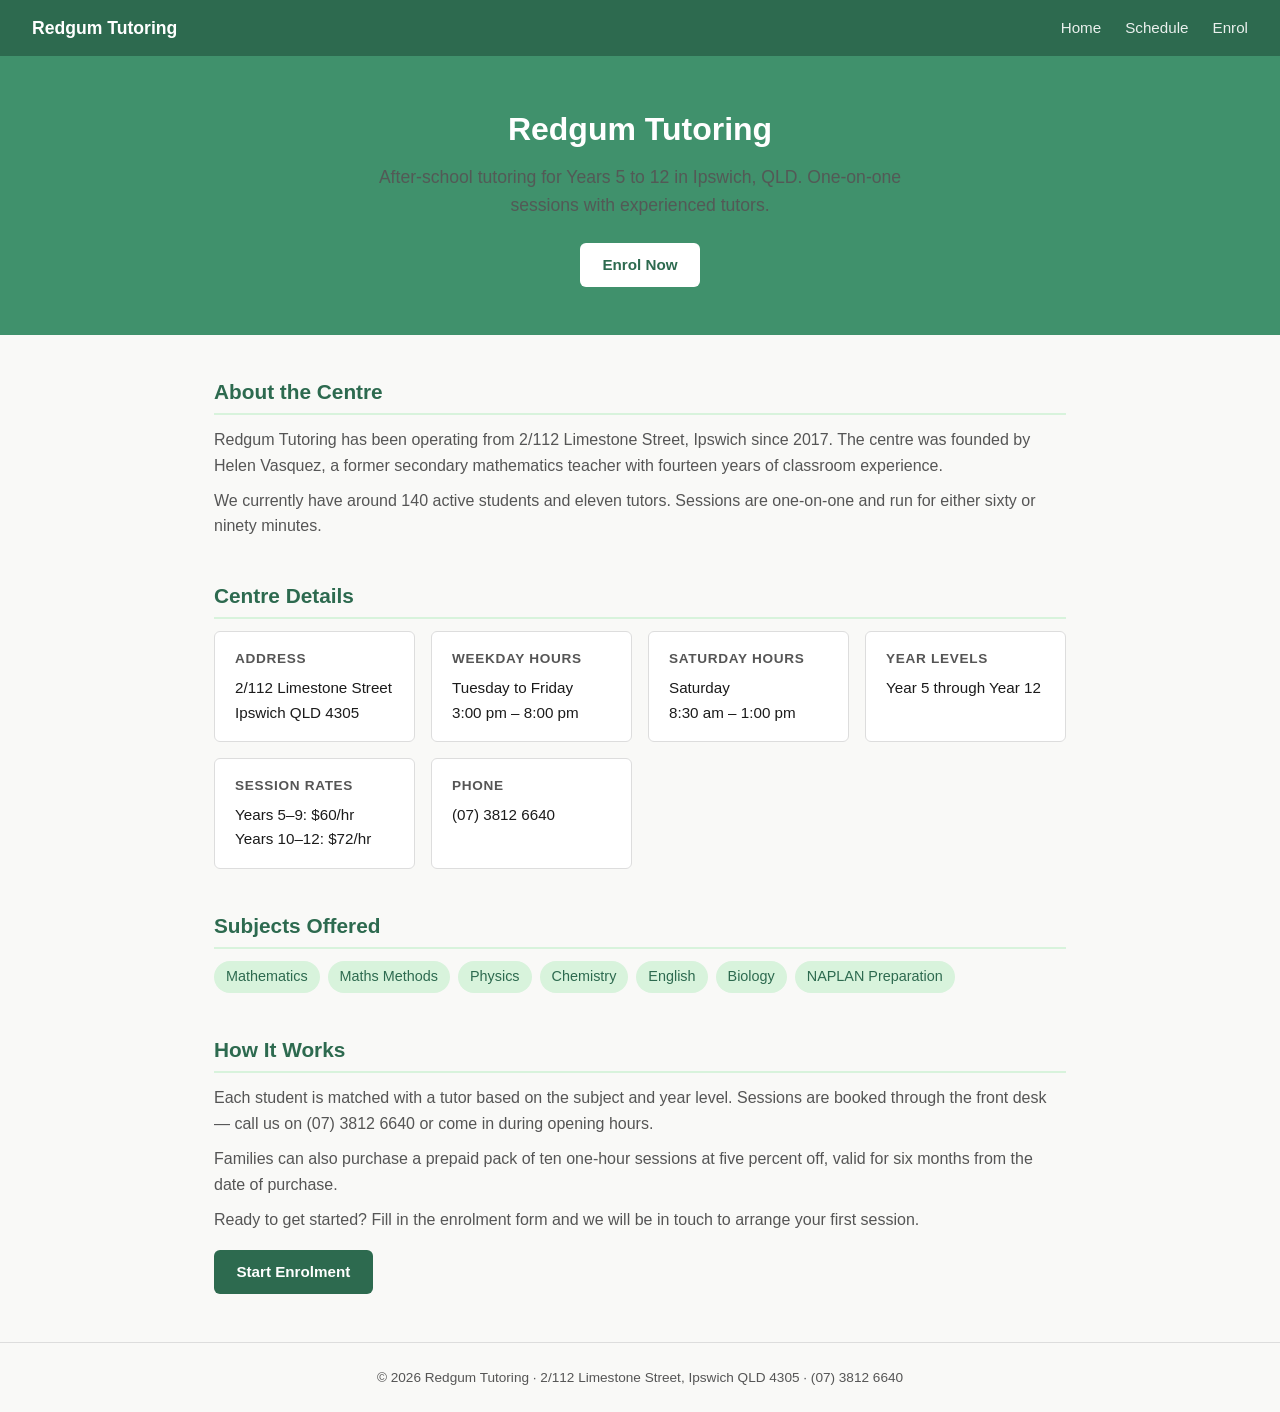
==== index.html @ ab32dd0f "feat: add homepage with centre info, hours, and subjects" ====
<!DOCTYPE html>
<html lang="en">
<head>
  <meta charset="UTF-8">
  <meta name="viewport" content="width=device-width, initial-scale=1.0">
  <title>Redgum Tutoring</title>
  <link rel="stylesheet" href="style.css">
</head>
<body>

<nav>
  <a class="brand" href="index.html">Redgum Tutoring</a>
  <ul>
    <li><a href="index.html">Home</a></li>
    <li><a href="schedule.html">Schedule</a></li>
    <li><a href="enrol.html">Enrol</a></li>
  </ul>
</nav>

<div class="hero">
  <h1>Redgum Tutoring</h1>
  <p>After-school tutoring for Years 5 to 12 in Ipswich, QLD. One-on-one sessions with experienced tutors.</p>
  <a class="btn" href="enrol.html">Enrol Now</a>
</div>

<main>

  <section>
    <h2>About the Centre</h2>
    <p>Redgum Tutoring has been operating from 2/112 Limestone Street, Ipswich since 2017. The centre was founded by Helen Vasquez, a former secondary mathematics teacher with fourteen years of classroom experience.</p>
    <p>We currently have around 140 active students and eleven tutors. Sessions are one-on-one and run for either sixty or ninety minutes.</p>
  </section>

  <section>
    <h2>Centre Details</h2>
    <div class="info-grid">
      <div class="info-card">
        <h3>Address</h3>
        <p>2/112 Limestone Street<br>Ipswich QLD 4305</p>
      </div>
      <div class="info-card">
        <h3>Weekday Hours</h3>
        <p>Tuesday to Friday<br>3:00 pm – 8:00 pm</p>
      </div>
      <div class="info-card">
        <h3>Saturday Hours</h3>
        <p>Saturday<br>8:30 am – 1:00 pm</p>
      </div>
      <div class="info-card">
        <h3>Year Levels</h3>
        <p>Year 5 through Year 12</p>
      </div>
      <div class="info-card">
        <h3>Session Rates</h3>
        <p>Years 5–9: $60/hr<br>Years 10–12: $72/hr</p>
      </div>
      <div class="info-card">
        <h3>Phone</h3>
        <p>(07) 3812 6640</p>
      </div>
    </div>
  </section>

  <section>
    <h2>Subjects Offered</h2>
    <div class="subjects">
      <span class="subject-tag">Mathematics</span>
      <span class="subject-tag">Maths Methods</span>
      <span class="subject-tag">Physics</span>
      <span class="subject-tag">Chemistry</span>
      <span class="subject-tag">English</span>
      <span class="subject-tag">Biology</span>
      <span class="subject-tag">NAPLAN Preparation</span>
    </div>
  </section>

  <section>
    <h2>How It Works</h2>
    <p>Each student is matched with a tutor based on the subject and year level. Sessions are booked through the front desk — call us on (07) 3812 6640 or come in during opening hours.</p>
    <p>Families can also purchase a prepaid pack of ten one-hour sessions at five percent off, valid for six months from the date of purchase.</p>
    <p>Ready to get started? Fill in the enrolment form and we will be in touch to arrange your first session.</p>
    <a class="btn" href="enrol.html" style="background:var(--green);color:#fff;margin-top:0.5rem;display:inline-block;">Start Enrolment</a>
  </section>

</main>

<footer>
  &copy; 2026 Redgum Tutoring &middot; 2/112 Limestone Street, Ipswich QLD 4305 &middot; (07) 3812 6640
</footer>

</body>
</html>
---- style.css ----
*, *::before, *::after {
  box-sizing: border-box;
  margin: 0;
  padding: 0;
}

:root {
  --green: #2d6a4f;
  --green-light: #40916c;
  --green-pale: #d8f3dc;
  --text: #1b1b1b;
  --text-muted: #555;
  --bg: #f9f9f7;
  --white: #ffffff;
  --border: #ddd;
  --radius: 6px;
}

body {
  font-family: Arial, sans-serif;
  font-size: 16px;
  line-height: 1.6;
  color: var(--text);
  background: var(--bg);
}

/* ── Navigation ── */
nav {
  background: var(--green);
  padding: 0 2rem;
  display: flex;
  align-items: center;
  justify-content: space-between;
  height: 56px;
}

nav .brand {
  color: var(--white);
  font-size: 1.1rem;
  font-weight: bold;
  text-decoration: none;
}

nav ul {
  list-style: none;
  display: flex;
  gap: 1.5rem;
}

nav ul a {
  color: var(--white);
  text-decoration: none;
  font-size: 0.95rem;
  opacity: 0.9;
}

nav ul a:hover {
  opacity: 1;
  text-decoration: underline;
}

/* ── Hero ── */
.hero {
  background: var(--green-light);
  color: var(--white);
  padding: 3rem 2rem;
  text-align: center;
}

.hero h1 {
  font-size: 2rem;
  margin-bottom: 0.5rem;
}

.hero p {
  font-size: 1.1rem;
  opacity: 0.92;
  max-width: 560px;
  margin: 0 auto 1.5rem;
}

.btn {
  display: inline-block;
  background: var(--white);
  color: var(--green);
  padding: 0.6rem 1.4rem;
  border-radius: var(--radius);
  text-decoration: none;
  font-weight: bold;
  font-size: 0.95rem;
}

.btn:hover {
  background: var(--green-pale);
}

/* ── Main content ── */
main {
  max-width: 900px;
  margin: 2.5rem auto;
  padding: 0 1.5rem;
}

section {
  margin-bottom: 2.5rem;
}

h2 {
  font-size: 1.3rem;
  color: var(--green);
  margin-bottom: 0.75rem;
  padding-bottom: 0.3rem;
  border-bottom: 2px solid var(--green-pale);
}

p {
  color: var(--text-muted);
  margin-bottom: 0.6rem;
}

/* ── Info grid ── */
.info-grid {
  display: grid;
  grid-template-columns: repeat(auto-fit, minmax(200px, 1fr));
  gap: 1rem;
  margin-top: 0.5rem;
}

.info-card {
  background: var(--white);
  border: 1px solid var(--border);
  border-radius: var(--radius);
  padding: 1rem 1.25rem;
}

.info-card h3 {
  font-size: 0.85rem;
  text-transform: uppercase;
  letter-spacing: 0.05em;
  color: var(--text-muted);
  margin-bottom: 0.4rem;
}

.info-card p {
  font-size: 0.95rem;
  color: var(--text);
  margin: 0;
}

/* ── Subjects list ── */
.subjects {
  display: flex;
  flex-wrap: wrap;
  gap: 0.5rem;
  margin-top: 0.5rem;
}

.subject-tag {
  background: var(--green-pale);
  color: var(--green);
  padding: 0.3rem 0.75rem;
  border-radius: 20px;
  font-size: 0.9rem;
}

/* ── Form ── */
.form-card {
  background: var(--white);
  border: 1px solid var(--border);
  border-radius: var(--radius);
  padding: 1.75rem;
  max-width: 620px;
}

.form-group {
  margin-bottom: 1.1rem;
}

label {
  display: block;
  font-size: 0.9rem;
  font-weight: bold;
  margin-bottom: 0.3rem;
  color: var(--text);
}

input, select, textarea {
  width: 100%;
  padding: 0.5rem 0.75rem;
  border: 1px solid var(--border);
  border-radius: var(--radius);
  font-family: Arial, sans-serif;
  font-size: 0.95rem;
  background: var(--white);
  color: var(--text);
}

input:focus, select:focus, textarea:focus {
  outline: 2px solid var(--green-light);
  border-color: var(--green-light);
}

.error-msg {
  color: #c0392b;
  font-size: 0.82rem;
  margin-top: 0.25rem;
  display: none;
}

.btn-submit {
  background: var(--green);
  color: var(--white);
  border: none;
  padding: 0.65rem 1.75rem;
  border-radius: var(--radius);
  font-size: 1rem;
  font-weight: bold;
  cursor: pointer;
  margin-top: 0.5rem;
}

.btn-submit:hover {
  background: var(--green-light);
}

.success-msg {
  background: var(--green-pale);
  color: var(--green);
  border: 1px solid var(--green-light);
  border-radius: var(--radius);
  padding: 1rem;
  margin-top: 1rem;
  display: none;
}

/* ── Schedule table ── */
.table-wrap {
  overflow-x: auto;
}

table {
  width: 100%;
  border-collapse: collapse;
  font-size: 0.93rem;
  background: var(--white);
}

thead th {
  background: var(--green);
  color: var(--white);
  padding: 0.6rem 0.9rem;
  text-align: left;
  font-weight: bold;
}

tbody tr:nth-child(even) {
  background: #f2f2f0;
}

tbody td {
  padding: 0.55rem 0.9rem;
  border-bottom: 1px solid var(--border);
  color: var(--text);
}

.status-attended   { color: #27ae60; font-weight: bold; }
.status-cancelled  { color: #c0392b; }
.status-noshow     { color: #e67e22; }
.status-booked     { color: var(--green-light); }

/* ── Footer ── */
footer {
  text-align: center;
  padding: 1.5rem;
  font-size: 0.85rem;
  color: var(--text-muted);
  border-top: 1px solid var(--border);
  margin-top: 3rem;
}
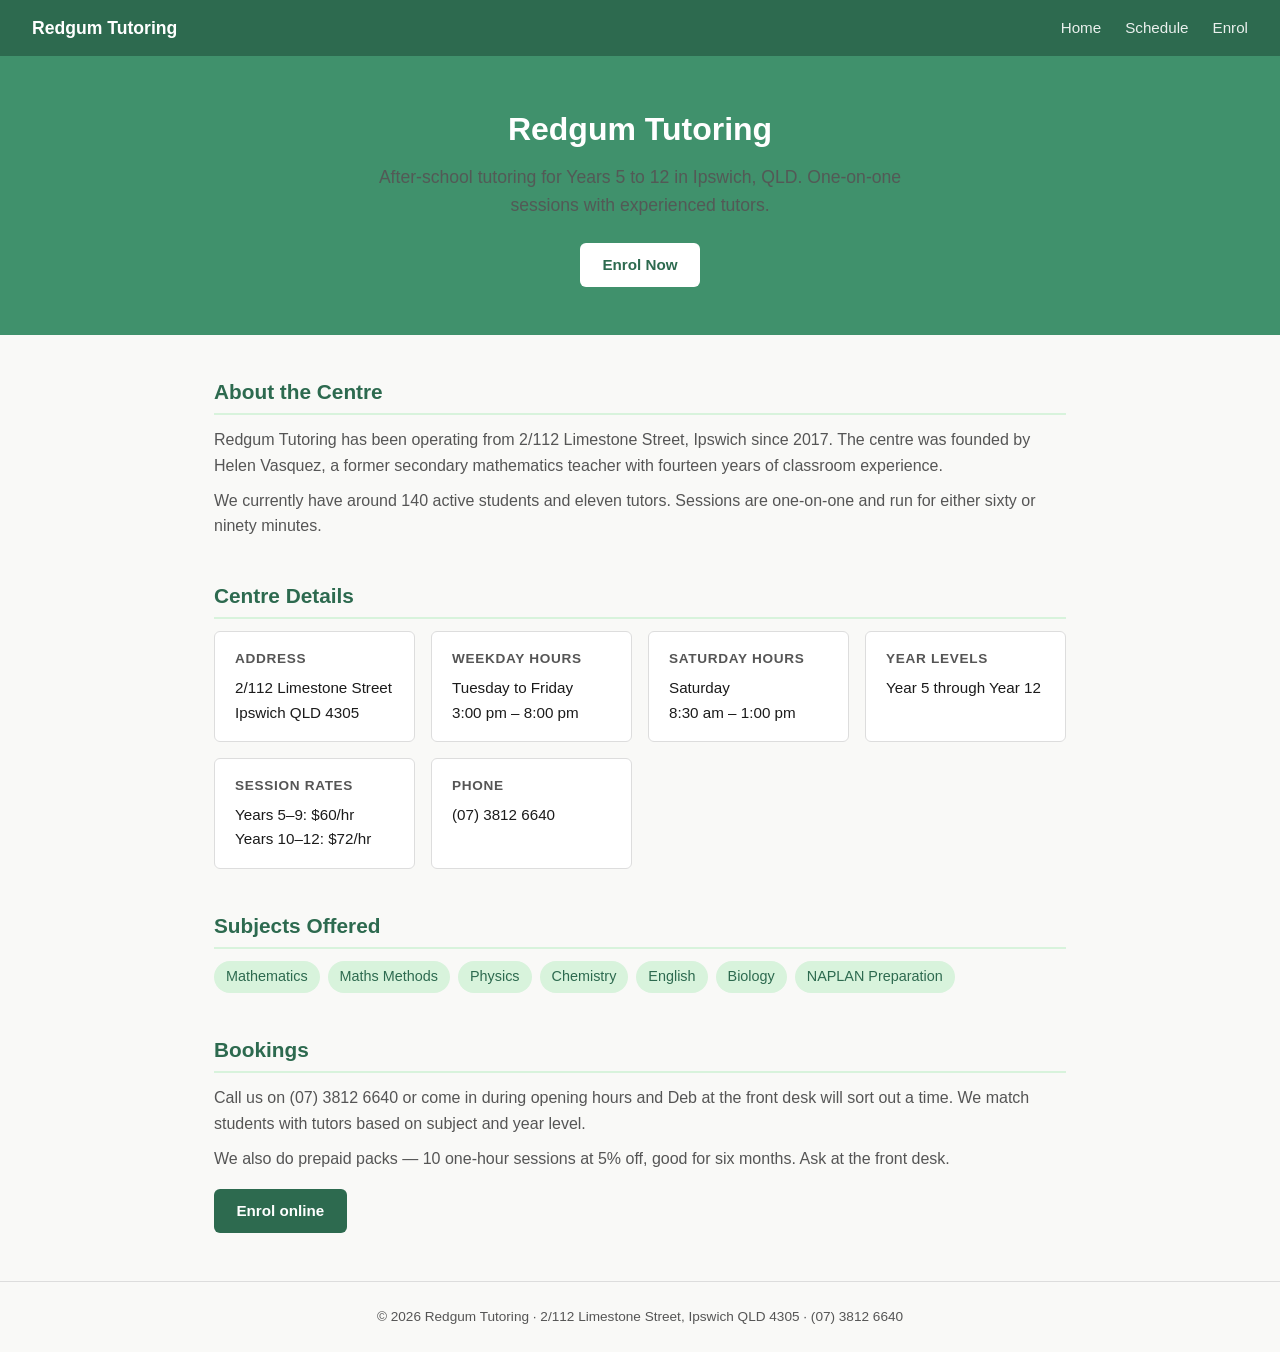
==== commit 5b1461e8: "fix: rewrite homepage bookings section and simplify status key" ====
--- a/index.html
+++ b/index.html
@@ -75,11 +75,10 @@
   </section>
 
   <section>
-    <h2>How It Works</h2>
-    <p>Each student is matched with a tutor based on the subject and year level. Sessions are booked through the front desk — call us on (07) 3812 6640 or come in during opening hours.</p>
-    <p>Families can also purchase a prepaid pack of ten one-hour sessions at five percent off, valid for six months from the date of purchase.</p>
-    <p>Ready to get started? Fill in the enrolment form and we will be in touch to arrange your first session.</p>
-    <a class="btn" href="enrol.html" style="background:var(--green);color:#fff;margin-top:0.5rem;display:inline-block;">Start Enrolment</a>
+    <h2>Bookings</h2>
+    <p>Call us on (07) 3812 6640 or come in during opening hours and Deb at the front desk will sort out a time. We match students with tutors based on subject and year level.</p>
+    <p>We also do prepaid packs — 10 one-hour sessions at 5% off, good for six months. Ask at the front desk.</p>
+    <a class="btn" href="enrol.html" style="background:var(--green);color:#fff;margin-top:0.5rem;display:inline-block;">Enrol online</a>
   </section>
 
 </main>
--- a/style.css
+++ b/style.css
@@ -268,6 +268,29 @@
 .status-noshow     { color: #e67e22; }
 .status-booked     { color: var(--green-light); }
 
+/* ── Filter buttons ── */
+.filter-btn {
+  background: var(--white);
+  border: 1px solid var(--border);
+  border-radius: 20px;
+  padding: 0.35rem 0.9rem;
+  font-size: 0.88rem;
+  cursor: pointer;
+  color: var(--text);
+  font-family: Arial, sans-serif;
+}
+
+.filter-btn:hover {
+  border-color: var(--green-light);
+  color: var(--green);
+}
+
+.filter-btn.active {
+  background: var(--green);
+  color: var(--white);
+  border-color: var(--green);
+}
+
 /* ── Footer ── */
 footer {
   text-align: center;
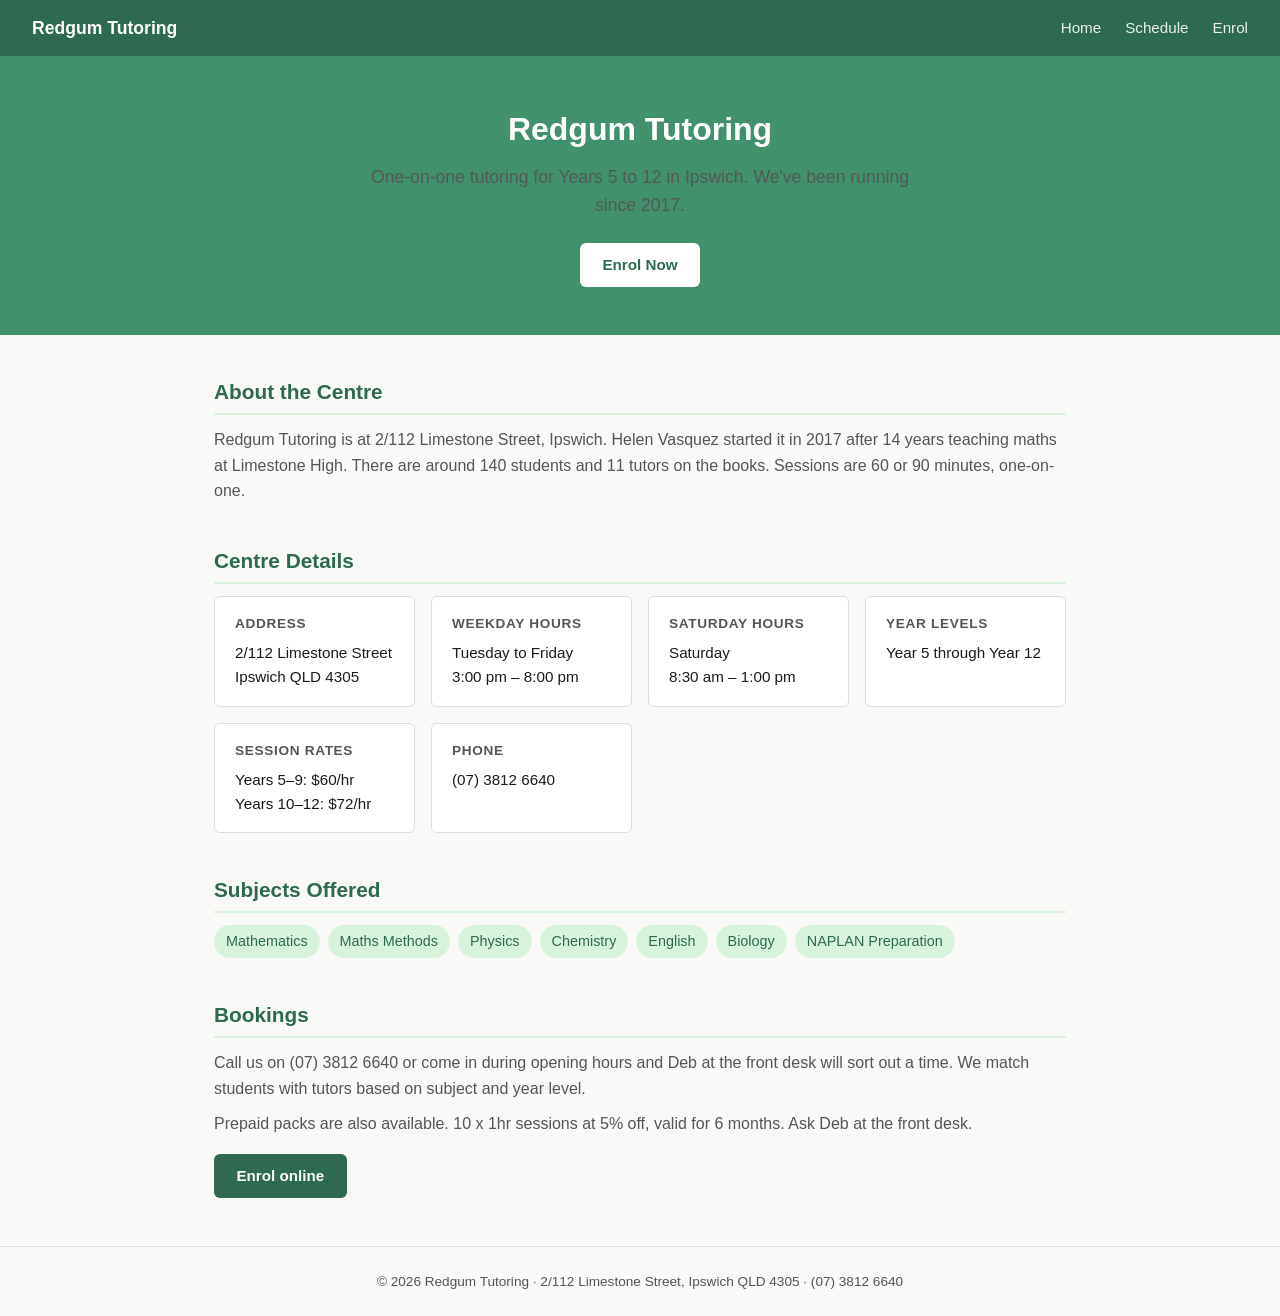
==== commit b6264ede: "fix: update homepage copy" ====
--- a/index.html
+++ b/index.html
@@ -19,7 +19,7 @@
 
 <div class="hero">
   <h1>Redgum Tutoring</h1>
-  <p>After-school tutoring for Years 5 to 12 in Ipswich, QLD. One-on-one sessions with experienced tutors.</p>
+  <p>One-on-one tutoring for Years 5 to 12 in Ipswich. We've been running since 2017.</p>
   <a class="btn" href="enrol.html">Enrol Now</a>
 </div>
 
@@ -27,8 +27,7 @@
 
   <section>
     <h2>About the Centre</h2>
-    <p>Redgum Tutoring has been operating from 2/112 Limestone Street, Ipswich since 2017. The centre was founded by Helen Vasquez, a former secondary mathematics teacher with fourteen years of classroom experience.</p>
-    <p>We currently have around 140 active students and eleven tutors. Sessions are one-on-one and run for either sixty or ninety minutes.</p>
+    <p>Redgum Tutoring is at 2/112 Limestone Street, Ipswich. Helen Vasquez started it in 2017 after 14 years teaching maths at Limestone High. There are around 140 students and 11 tutors on the books. Sessions are 60 or 90 minutes, one-on-one.</p>
   </section>
 
   <section>
@@ -77,7 +76,7 @@
   <section>
     <h2>Bookings</h2>
     <p>Call us on (07) 3812 6640 or come in during opening hours and Deb at the front desk will sort out a time. We match students with tutors based on subject and year level.</p>
-    <p>We also do prepaid packs — 10 one-hour sessions at 5% off, good for six months. Ask at the front desk.</p>
+    <p>Prepaid packs are also available. 10 x 1hr sessions at 5% off, valid for 6 months. Ask Deb at the front desk.</p>
     <a class="btn" href="enrol.html" style="background:var(--green);color:#fff;margin-top:0.5rem;display:inline-block;">Enrol online</a>
   </section>
 
